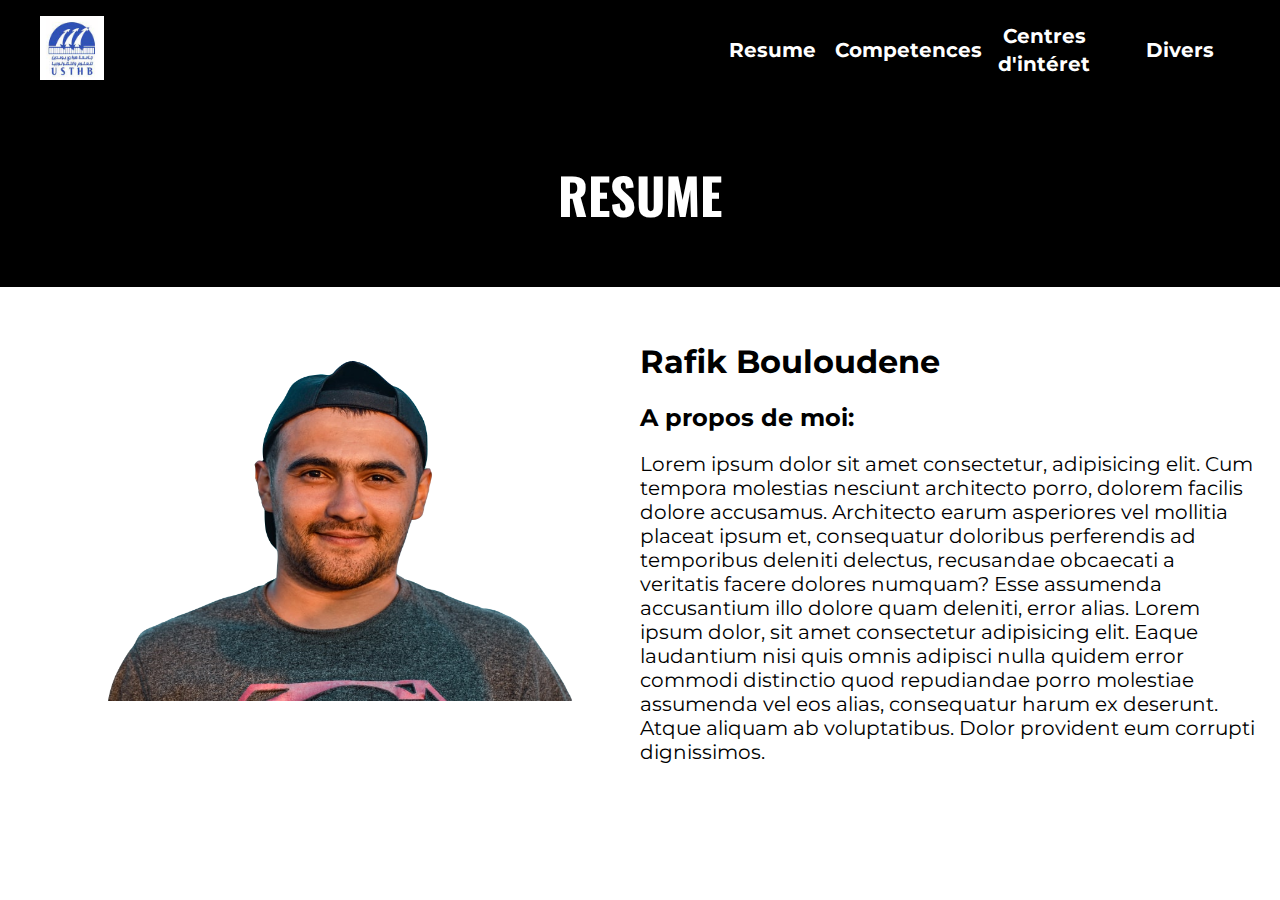
==== index.html @ 1046cd33 "a" ====
<!DOCTYPE html>
<html lang="en">

<head>
    <meta charset="UTF-8">
    <meta http-equiv="X-UA-Compatible" content="IE=edge">
    <meta name="viewport" content="width=device-width, initial-scale=1.0">
    <link rel="stylesheet" href="style.css">
    <script src="javas.js" defer></script>
    <script src="https://ajax.googleapis.com/ajax/libs/jquery/3.6.0/jquery.min.js"></script>
    <title>Document</title>
</head>

<body>

    <nav>
        <div class="image-container">
            <a href="https://www.usthb.dz/fr">
                <img src="images/usthb.png" title="USTHB">
            </a>
        </div>
        <ul class="links">
            <li id="resume" class="underline"><a href="./">Resume</a></li>
            <li id="comp"><a href="competence.html">Competences</a></li>
            <li id="interet"><a href="intrest.html">
                Centres
                    d'intéret
            </a>
            </li>
            <li id="divers"><a href="divers.html">Divers</a></li>
        </ul>
        <div class="burger">
            <div class="line-1"></div>
            <div class="line-2"></div>
            <div class="line-3"></div>
        </div>
    </nav>
    <div class="mobile-nav">
         <a href="index.html">Resume</a>
         <a href="competence.html">Competences</a>
         <a href="intrest.html">Centres d'interet</a>
         <a href="divers.html">Divers</a>
    </div>
    <div class="band"><h1>RESUME</h1></div>

    <div class="content-container">
        <div class="resume-content">
            <div class="pfp-container"><img src="images/cvImage2.png"></div>
            <div class="about">
                <h1>Rafik Bouloudene</h1>
                <h2>A propos de moi:</h2>
                <p class="aboutme">
                    Lorem ipsum dolor sit amet consectetur, adipisicing elit. Cum tempora molestias nesciunt architecto
                    porro,
                    dolorem facilis dolore accusamus. Architecto earum asperiores vel mollitia placeat ipsum et,
                    consequatur doloribus perferendis ad temporibus deleniti delectus, recusandae obcaecati a veritatis
                    facere dolores numquam? Esse assumenda accusantium illo dolore quam deleniti, error alias.
                    Lorem ipsum dolor, sit amet consectetur adipisicing elit. Eaque laudantium nisi quis omnis adipisci nulla quidem error commodi distinctio quod repudiandae porro molestiae assumenda vel eos alias, consequatur harum ex deserunt. Atque aliquam ab voluptatibus. Dolor provident eum corrupti dignissimos.
                </p>
            </div>
        </div>
    </div>


</body>

</html>
---- style.css ----
@import url('https://fonts.googleapis.com/css2?family=Oswald:wght@600&display=swap');
@import url('https://fonts.googleapis.com/css2?family=Montserrat&display=swap');

body,html{
    margin: 0;
      font-family: 'Montserrat', sans-serif;
}

body {
    display: flex;
    flex-direction: column;
}

nav{
    display: flex;
    background-color: rgb(0, 0, 0);
    padding: 8px 32px;
}

li  > a, li > a:visited{
    text-decoration: none;
    color: white;
}

.content-container {
    padding: 16px;
}

.links{
    flex: 1;
    display: flex;
    justify-content: flex-end;
    flex-wrap: wrap;
    gap: 16px;
}

ul{
    padding: 8px;
    margin: 0;
}

.links > li {
    font-size: 20px;
    display: flex;
    text-align: center;
    align-items: center;
    justify-content: center;
    list-style: none;
    width: 120px;
    font-weight: bold;
    line-height: 28px;
}

.image-container {
    width: 64px;
}

nav img {
    max-width: 100%;
    height: auto;
    margin: 8px;
}

nav img:hover{
    cursor: pointer;
}

.burger {
    display: none;
 }

.burger div {
    width: 25px;
    height: 3px;
    margin: 3px;
    background-color: white;
    transition: 0.5s ease;
}

.mobile-nav{
    display: none;
    padding: 16px 0px;
}

.mobile-nav a,a:visited{
    text-decoration: none;
    display: block;
    padding: 16px;
    color: black;
    font-weight: 300;
}

.mobile-nav a:hover {
    background-color: #eee;
    cursor: pointer;
}

.band{
    font-family: 'Oswald';
    background-color: black;
    color: white;
    margin-bottom: 10px;
    display: flex;
    align-items: center;
    justify-content: center;
    padding: 30px;
    line-height: 1.2;
}

.band h1 {
    font-size: 50px;
    font-weight: 700;
}

.resume-content {
    display: flex;
    padding: 8px;
}

.pfp-container{
    display: flex;
    align-items: flex-start;
    flex: 1;
}

.pfp-container > img {
    width: 100%;
    max-height: 380px;
}

.about {
    flex: 1;
}

.aboutme {
    font-size: 20px;
}

.toggle .line-1 {
    transform: rotate(-45deg)  translate(-8px,5px);
}

.toggle .line-2 {
    opacity: 0;;
}

.toggle .line-3 {
    transform: rotate(45deg) translate(-8px,-5px);
}

@media screen and (max-width:850px) {
    .resume-content{
         flex-direction: column;
    }
    .links {
        justify-content: center;
    }
}

@media screen and (max-width:700px) {
    .links {
        display: none;
    }
    .burger {
        display: flex;
        flex-direction: column;
        justify-content: center;
        flex: 1;
        align-items: flex-end;
    }
    .content-container {
        padding: 16px;
    }
   
}
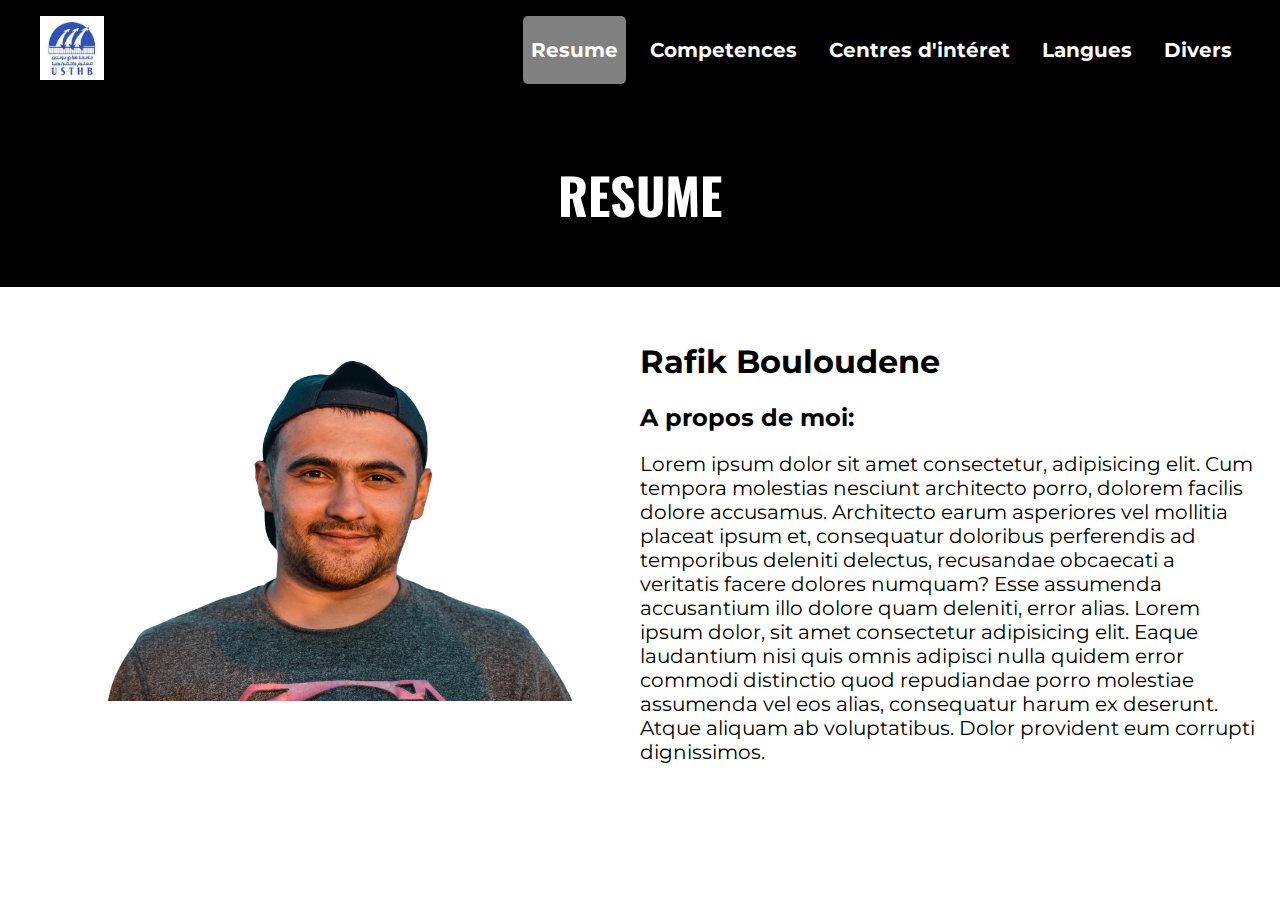
==== commit 5fa512a5: "a" ====
--- a/index.html
+++ b/index.html
@@ -20,13 +20,14 @@
             </a>
         </div>
         <ul class="links">
-            <li id="resume" class="underline"><a href="./">Resume</a></li>
+            <li id="resume" class="underline" style="background-color: gray; border-radius: 5px;"><a href="index.html">Resume</a></li>
             <li id="comp"><a href="competence.html">Competences</a></li>
-            <li id="interet"><a href="intrest.html">
+            <li id="interet"><a href="intrest.html" id="int">
                 Centres
                     d'intéret
             </a>
             </li>
+            <li><a href="langue.html">Langues</a></li>
             <li id="divers"><a href="divers.html">Divers</a></li>
         </ul>
         <div class="burger">
@@ -36,11 +37,12 @@
         </div>
     </nav>
     <div class="mobile-nav">
-         <a href="index.html">Resume</a>
-         <a href="competence.html">Competences</a>
-         <a href="intrest.html">Centres d'interet</a>
-         <a href="divers.html">Divers</a>
-    </div>
+        <a href="index.html">Resume</a>
+        <a href="competence.html">Competences</a>
+        <a href="intrest.html">Centres d'interet</a>
+        <a href="langue.html">Langues</a>
+        <a href="divers.html">Divers</a>
+   </div>
     <div class="band"><h1>RESUME</h1></div>
 
     <div class="content-container">
--- a/style.css
+++ b/style.css
@@ -15,6 +15,7 @@
     display: flex;
     background-color: rgb(0, 0, 0);
     padding: 8px 32px;
+    gap: 32px;
 }
 
 li  > a, li > a:visited{
@@ -22,6 +23,28 @@
     color: white;
 }
 
+
+li > a {
+    position:relative;
+}
+
+li > a::after {
+    content: '';
+    position: absolute;
+    bottom: 0;
+    left: 0;
+    width: 100%;
+    height: 1px;
+    background-color: white;
+    transform: scaleX(0);
+    transition:0.3s ease;
+}
+
+li > a:hover::after{
+    transform: scaleX(1);
+}
+
+
 .content-container {
     padding: 16px;
 }
@@ -42,11 +65,9 @@
 .links > li {
     font-size: 20px;
     display: flex;
-    text-align: center;
     align-items: center;
-    justify-content: center;
     list-style: none;
-    width: 120px;
+    padding: 8px;
     font-weight: bold;
     line-height: 28px;
 }
@@ -104,6 +125,7 @@
     align-items: center;
     justify-content: center;
     padding: 30px;
+    text-align: center;
     line-height: 1.2;
 }
 
@@ -148,7 +170,127 @@
     transform: rotate(45deg) translate(-8px,-5px);
 }
 
-@media screen and (max-width:850px) {
+.grid-container {
+    display: grid;
+    width: 70%;
+    margin: 0 auto;
+    padding: 16px;
+    grid-template-columns: repeat(auto-fit,minmax(170px,280px));
+    column-gap: 32px;
+    row-gap: 45px;
+    justify-content: center;
+}
+
+.card {
+    position: relative;
+    font-family: Arial, Helvetica, sans-serif;
+    display: flex;
+    flex-direction: column;
+    border-radius: 16px;
+    padding: 16px;
+    box-shadow: 0px 5px 10px rgb(0, 0, 0,0.2);
+    color: white;
+    background-color: rgb(0, 0, 0);
+    text-align: center;
+}
+
+/* .card::after{
+    box-sizing: border-box;
+    content: 'JavaScript';
+    position: absolute;
+    bottom: 0;
+    z-index: -1;
+    left: 0;
+    text-align: center;
+    padding: 8px 8px 4px 8px ;
+    border-radius: 0px 0px 8px 8px;
+    width: 100%;
+    background-color: rgb(251, 255, 0);
+    transition: 0.5s ease;
+}
+
+.card:hover::after {
+    transform: translateY(24.5px);
+} */
+
+.card-image-container {
+    display: flex;
+    align-items: center;
+    justify-content: center;
+    padding: 16px;
+    margin-bottom: 8px;
+
+}
+
+.baro-metre {
+    margin-bottom: 5px;
+    background-color: white;
+    border-radius: 8px;
+    height: 16px;
+}
+
+.baro-metre > div {
+    box-sizing: border-box;
+    border-radius:8px;
+    height: 100%;
+}
+
+.baro-metre > div > div {
+    height: 100%;
+    border-radius: 8px;
+    animation: progressBar 3s;
+    background-color: red;
+}
+
+.v90 {
+    width: 90%;
+}
+
+.v70 {
+    width: 70%;
+}
+.v80{
+    width: 80%;
+}
+
+.v60 {
+    width: 60%;
+}
+
+.v85 {
+    width: 85%;
+}
+
+
+.v30 {
+    width: 30%;
+}
+
+.card-image-container > img {
+    width: 100px;
+    height: 120px;
+}
+
+.card-desc {
+    padding: 10px 0px;
+    flex: 1;
+    display: flex;
+    align-items: center;
+    justify-content: center;
+    border-top: 1px solid black;
+}
+
+.langue {
+    text-align: center;
+}
+
+.langue  > ul > li {
+       list-style: none;
+       line-height: 40px;
+       font-size: 30px;
+}
+
+@media screen and (max-width:875px) {
     .resume-content{
          flex-direction: column;
     }
@@ -160,6 +302,10 @@
 @media screen and (max-width:700px) {
     .links {
         display: none;
+    }
+
+    .band h1 {
+        font-size: 40px;
     }
     .burger {
         display: flex;
@@ -173,3 +319,8 @@
     }
    
 }
+
+@keyframes progressBar {
+    0% { width: 0;}
+    100% { width: 100%; }
+  }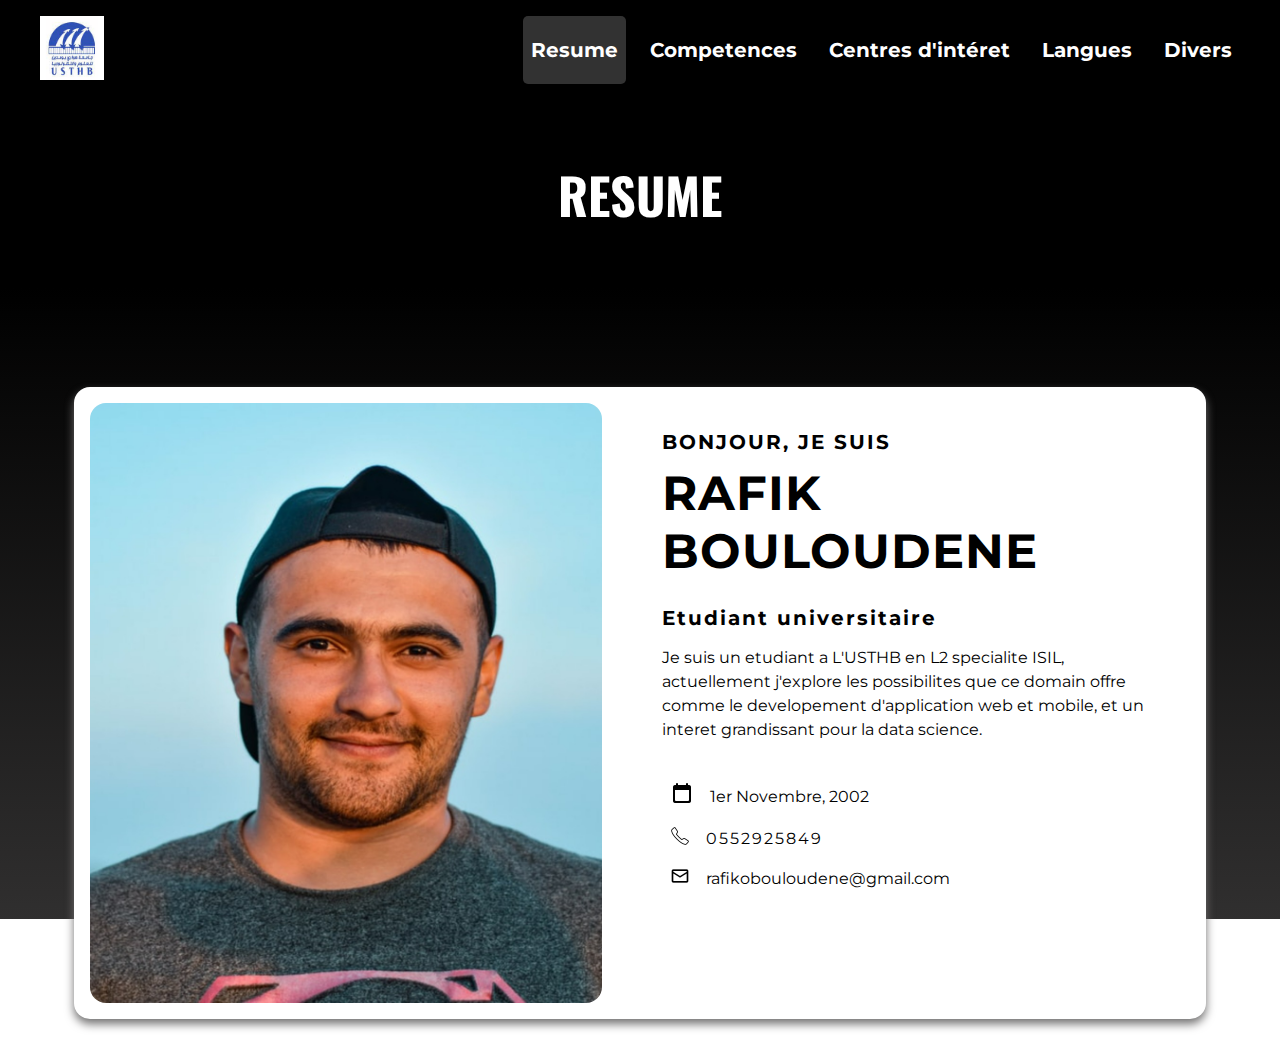
==== commit 8d8825a9: "m" ====
--- a/index.html
+++ b/index.html
@@ -20,7 +20,7 @@
             </a>
         </div>
         <ul class="links">
-            <li id="resume" class="underline" style="background-color: gray; border-radius: 5px;"><a href="index.html">Resume</a></li>
+            <li id="resume" class="underline" style="background-color: rgb(50, 50, 50); border-radius: 5px;"><a href="index.html">Resume</a></li>
             <li id="comp"><a href="competence.html">Competences</a></li>
             <li id="interet"><a href="intrest.html" id="int">
                 Centres
@@ -44,21 +44,24 @@
         <a href="divers.html">Divers</a>
    </div>
     <div class="band"><h1>RESUME</h1></div>
-
-    <div class="content-container">
+   
+    <div class="content-container" style="padding: 0px;">
         <div class="resume-content">
-            <div class="pfp-container"><img src="images/cvImage2.png"></div>
-            <div class="about">
-                <h1>Rafik Bouloudene</h1>
-                <h2>A propos de moi:</h2>
-                <p class="aboutme">
-                    Lorem ipsum dolor sit amet consectetur, adipisicing elit. Cum tempora molestias nesciunt architecto
-                    porro,
-                    dolorem facilis dolore accusamus. Architecto earum asperiores vel mollitia placeat ipsum et,
-                    consequatur doloribus perferendis ad temporibus deleniti delectus, recusandae obcaecati a veritatis
-                    facere dolores numquam? Esse assumenda accusantium illo dolore quam deleniti, error alias.
-                    Lorem ipsum dolor, sit amet consectetur adipisicing elit. Eaque laudantium nisi quis omnis adipisci nulla quidem error commodi distinctio quod repudiandae porro molestiae assumenda vel eos alias, consequatur harum ex deserunt. Atque aliquam ab voluptatibus. Dolor provident eum corrupti dignissimos.
-                </p>
+            <div class="banner">
+                <div class="pfp-container"><img src="images/cvImageportrait.jpeg"></div>
+                <div class="about">
+                    <h4>BONJOUR, JE SUIS</h4>
+                    <h3>RAFIK BOULOUDENE</h3>
+                    <h4>Etudiant universitaire</h4>
+                    <p>Je suis un etudiant a L'USTHB en L2 specialite ISIL, actuellement j'explore les possibilites que ce domain offre
+                        comme le developement d'application web et mobile, et un interet grandissant pour la data science.
+                    </p>
+                    <ul class="list basic-info">
+                    <li class="calendar">1er Novembre, 2002</li>
+                    <li class="phone">0552925849</li>
+                    <li class="mail">rafikobouloudene@gmail.com</li>
+                    </ul>
+                </div>
             </div>
         </div>
     </div>
--- a/style.css
+++ b/style.css
@@ -16,6 +16,10 @@
     background-color: rgb(0, 0, 0);
     padding: 8px 32px;
     gap: 32px;
+}
+
+li {
+    list-style:none;
 }
 
 li  > a, li > a:visited{
@@ -120,7 +124,6 @@
     font-family: 'Oswald';
     background-color: black;
     color: white;
-    margin-bottom: 10px;
     display: flex;
     align-items: center;
     justify-content: center;
@@ -135,29 +138,86 @@
 }
 
 .resume-content {
-    display: flex;
-    padding: 8px;
+    background-image: linear-gradient(to bottom,black,rgb(48, 47, 47));
+}
+
+.banner {
+    position: relative;
+    display: flex;
+    background-color: white;
+    padding: 16px;
+    width: 1100px;
+    border-radius: 16px;
+    box-shadow: 0px 5px 10px rgb(114, 113, 113);;
+    bottom: -100px;
+    margin: 0 auto;
+    margin-bottom: 130px;
 }
 
 .pfp-container{
     display: flex;
-    align-items: flex-start;
     flex: 1;
+    padding-right: 60px;
 }
 
 .pfp-container > img {
     width: 100%;
-    max-height: 380px;
+    max-height: 600px;
+    border-radius: 16px;
 }
 
 .about {
     flex: 1;
-}
-
-.aboutme {
+    padding-right: 16px;
+}
+
+
+.about h4 {
+    margin-bottom: 8px;
     font-size: 20px;
-}
-
+    letter-spacing: 2px;
+}
+
+.about h3{
+    font-size: 48px;
+    font-weight: bold;
+    letter-spacing: 1px;
+    margin-top: 10px;
+    margin-bottom: 8px;
+}
+
+.basic-info a {
+    color: black;
+    font-size: 16px;
+}
+
+.phone {
+    letter-spacing: 2px;
+}
+
+.basic-info li {
+    margin: 16px 0;
+    display: flex;
+    align-items: center;
+}
+.phone::before {
+    content: url(images/icons8-phone-20.png);
+    padding-right: 16px;
+}
+
+.calendar::before {
+    content: url(images/icons8-calendar-24.png);
+    padding-right: 16px;
+}
+
+.mail::before {
+    content: url(images/icons8-mail-20.png);
+    padding-right: 16px;
+}
+.about p {
+    line-height: 1.5;
+    max-width: 520px;
+}
 .toggle .line-1 {
     transform: rotate(-45deg)  translate(-8px,5px);
 }
@@ -222,6 +282,7 @@
 
 }
 
+
 .baro-metre {
     margin-bottom: 5px;
     background-color: white;
@@ -238,8 +299,8 @@
 .baro-metre > div > div {
     height: 100%;
     border-radius: 8px;
-    animation: progressBar 3s;
-    background-color: red;
+    animation: progressBar 3s ease-out;
+    background-image: linear-gradient(to right,rgb(89, 130, 201),rgb(85, 0, 255));
 }
 
 .v90 {
@@ -288,6 +349,17 @@
        list-style: none;
        line-height: 40px;
        font-size: 30px;
+}
+
+@media screen and (max-width:1150px) {
+    .pfp-container {
+        padding: 0px;
+    }
+      .banner {
+          flex-direction: column;
+          width: 70%;
+          align-items: center;
+      }
 }
 
 @media screen and (max-width:875px) {
@@ -320,6 +392,25 @@
    
 }
 
+@media screen and (max-width:635px) {
+    .banner{
+        box-sizing: border-box;
+        bottom: 0;
+        width: 100%;
+        border-radius: 0px;
+        align-items: stretch;
+        box-shadow: none;
+        padding: 16px;
+        margin-bottom: 0px;
+    }
+    .about h3{
+        font-size: 33px;
+    }
+    .mail {
+        font-size: 12px;
+    }
+}
+
 @keyframes progressBar {
     0% { width: 0;}
     100% { width: 100%; }
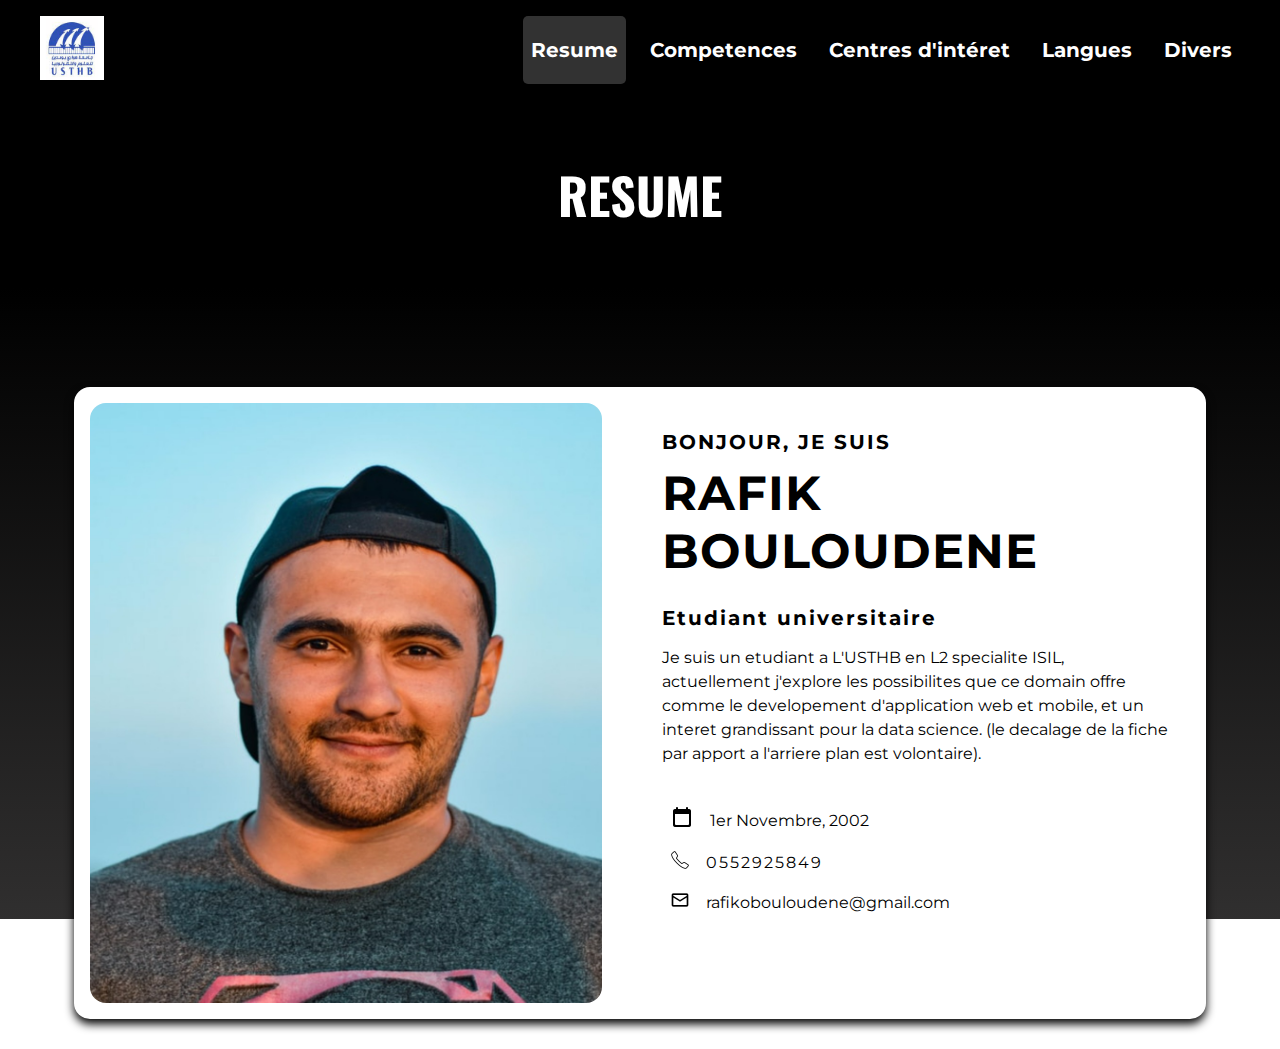
==== commit b662c28b: "maybe" ====
--- a/index.html
+++ b/index.html
@@ -36,13 +36,15 @@
             <div class="line-3"></div>
         </div>
     </nav>
-    <div class="mobile-nav">
-        <a href="index.html">Resume</a>
-        <a href="competence.html">Competences</a>
-        <a href="intrest.html">Centres d'interet</a>
-        <a href="langue.html">Langues</a>
-        <a href="divers.html">Divers</a>
-   </div>
+    <div class="for-animation">
+        <div class="mobile-nav">
+            <a href="index.html">Resume</a>
+            <a href="competence.html">Competences</a>
+            <a href="intrest.html">Centres d'interet</a>
+            <a href="langue.html">Langues</a>
+            <a href="divers.html">Divers</a>
+           </div>
+    </div>
     <div class="band"><h1>RESUME</h1></div>
    
     <div class="content-container" style="padding: 0px;">
@@ -55,6 +57,7 @@
                     <h4>Etudiant universitaire</h4>
                     <p>Je suis un etudiant a L'USTHB en L2 specialite ISIL, actuellement j'explore les possibilites que ce domain offre
                         comme le developement d'application web et mobile, et un interet grandissant pour la data science.
+                        (le decalage de la fiche par apport a l'arriere plan est volontaire).
                     </p>
                     <ul class="list basic-info">
                     <li class="calendar">1er Novembre, 2002</li>
--- a/style.css
+++ b/style.css
@@ -80,6 +80,7 @@
     width: 64px;
 }
 
+
 nav img {
     max-width: 100%;
     height: auto;
@@ -102,15 +103,36 @@
     transition: 0.5s ease;
 }
 
+.toggle .line-1 {
+    transform: rotate(-45deg)  translate(-8px,5px);
+}
+
+.toggle .line-2 {
+    opacity: 0;;
+}
+
+.toggle .line-3 {
+    transform: rotate(45deg) translate(-8px,-5px);
+}
+
 .mobile-nav{
-    display: none;
     padding: 16px 0px;
+}
+
+.for-animation {
+    max-height: 0;
+    overflow-y: hidden;
+    transition: max-height 0.5s cubic-bezier(0.34, 0.17, 0.49, 0.85);
+}
+
+.slide {
+    max-height: 288px;
 }
 
 .mobile-nav a,a:visited{
     text-decoration: none;
+    padding: 16px;
     display: block;
-    padding: 16px;
     color: black;
     font-weight: 300;
 }
@@ -148,7 +170,7 @@
     padding: 16px;
     width: 1100px;
     border-radius: 16px;
-    box-shadow: 0px 5px 10px rgb(114, 113, 113);;
+    box-shadow: 0px 5px 10px rgb(0, 0, 0);
     bottom: -100px;
     margin: 0 auto;
     margin-bottom: 130px;
@@ -218,17 +240,6 @@
     line-height: 1.5;
     max-width: 520px;
 }
-.toggle .line-1 {
-    transform: rotate(-45deg)  translate(-8px,5px);
-}
-
-.toggle .line-2 {
-    opacity: 0;;
-}
-
-.toggle .line-3 {
-    transform: rotate(45deg) translate(-8px,-5px);
-}
 
 .grid-container {
     display: grid;
@@ -250,28 +261,9 @@
     padding: 16px;
     box-shadow: 0px 5px 10px rgb(0, 0, 0,0.2);
     color: white;
-    background-color: rgb(0, 0, 0);
+    background-image: linear-gradient(black,rgb(38, 31, 31));
     text-align: center;
 }
-
-/* .card::after{
-    box-sizing: border-box;
-    content: 'JavaScript';
-    position: absolute;
-    bottom: 0;
-    z-index: -1;
-    left: 0;
-    text-align: center;
-    padding: 8px 8px 4px 8px ;
-    border-radius: 0px 0px 8px 8px;
-    width: 100%;
-    background-color: rgb(251, 255, 0);
-    transition: 0.5s ease;
-}
-
-.card:hover::after {
-    transform: translateY(24.5px);
-} */
 
 .card-image-container {
     display: flex;
@@ -284,7 +276,7 @@
 
 
 .baro-metre {
-    margin-bottom: 5px;
+    margin-bottom: 25px;
     background-color: white;
     border-radius: 8px;
     height: 16px;
@@ -329,7 +321,7 @@
 
 .card-image-container > img {
     width: 100px;
-    height: 120px;
+    height: 100px;
 }
 
 .card-desc {
@@ -338,7 +330,6 @@
     display: flex;
     align-items: center;
     justify-content: center;
-    border-top: 1px solid black;
 }
 
 .langue {
@@ -351,7 +342,76 @@
        font-size: 30px;
 }
 
-@media screen and (max-width:1150px) {
+.divers-content h2 {
+    margin: 0;
+    padding: 16px 0px;
+}
+
+.photos {
+    background-color: #eee;
+    padding: 8px 32px;
+    margin-top: 16px;
+    margin-bottom: 32px;
+}
+
+.gallery {
+    display: flex;
+    flex-wrap: wrap;
+}
+
+.gallery li {
+    height: 40vh;
+    flex-grow: 1;
+}
+
+li img {
+    width: 100%;
+    height: 100%;
+    vertical-align: bottom;
+}
+
+.gallery li:last-child {
+    flex-grow: 8;
+}
+
+
+.citation-container {
+    background-color: #eee;
+    padding: 32px;
+}
+
+.text {
+     display: flex;
+     flex-direction: column;
+     width: 60%;
+     margin: 0 auto;
+}
+
+.citation{
+    line-height: 40px;
+    margin: 0;
+    font-size: 30px;
+    font-family: Georgia, 'Times New Roman', Times, serif;
+    font-style: italic;
+    align-self: center;
+}
+
+.citation::before {
+   content: open-quote;
+}
+
+.citation::after {
+    content: close-quote;
+ }
+
+ .author{
+    width: max-content;
+    font-size: 20px;
+    font-family: Georgia, 'Times New Roman', Times, serif;
+    align-self: flex-end;
+ }
+
+@media screen and (max-width:1200px) {
     .pfp-container {
         padding: 0px;
     }
@@ -368,6 +428,9 @@
     }
     .links {
         justify-content: center;
+    }
+    .text {
+        width: 90%;
     }
 }
 
@@ -388,6 +451,9 @@
     }
     .content-container {
         padding: 16px;
+    }
+    .image-container {
+        width: 40px;
     }
    
 }
@@ -409,9 +475,21 @@
     .mail {
         font-size: 12px;
     }
+
+    .photos {
+        padding: 8px;
+    }
+    
+    .gallery {
+        flex-direction: column;
+    }
+
+    .gallery li {
+        height: fit-content;
+    }
 }
 
 @keyframes progressBar {
     0% { width: 0;}
     100% { width: 100%; }
-  }+}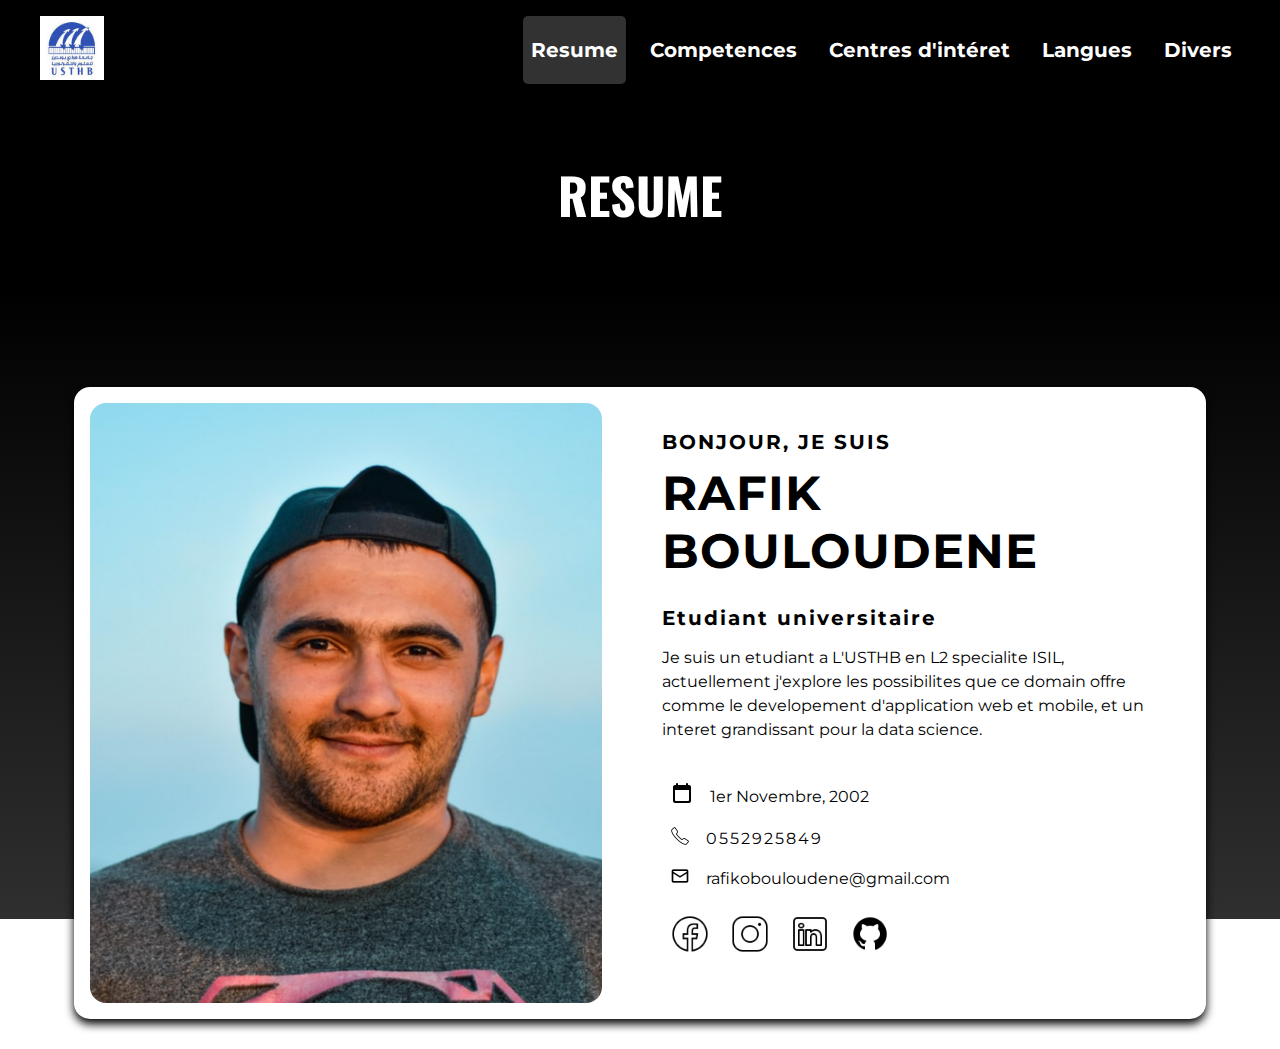
==== commit f3ed99d4: "" ====
--- a/index.html
+++ b/index.html
@@ -57,13 +57,18 @@
                     <h4>Etudiant universitaire</h4>
                     <p>Je suis un etudiant a L'USTHB en L2 specialite ISIL, actuellement j'explore les possibilites que ce domain offre
                         comme le developement d'application web et mobile, et un interet grandissant pour la data science.
-                        (le decalage de la fiche par apport a l'arriere plan est volontaire).
                     </p>
                     <ul class="list basic-info">
                     <li class="calendar">1er Novembre, 2002</li>
                     <li class="phone">0552925849</li>
                     <li class="mail">rafikobouloudene@gmail.com</li>
                     </ul>
+                    <div class="socials">
+                        <a href="#"><img src="images/icons8-facebook-50.png"></a>
+                        <a href="#"><img src="images/icons8-instagram-50.png"></a>
+                        <a href="#"><img src="images/icons8-linkedin-50.png"></a>
+                        <a href="#"><img src="images/icons8-github-48.png"</a>
+                    </div>
                 </div>
             </div>
         </div>
--- a/style.css
+++ b/style.css
@@ -348,7 +348,6 @@
 }
 
 .photos {
-    background-color: #eee;
     padding: 8px 32px;
     margin-top: 16px;
     margin-bottom: 32px;
@@ -357,6 +356,7 @@
 .gallery {
     display: flex;
     flex-wrap: wrap;
+    gap:8px;
 }
 
 .gallery li {
@@ -367,7 +367,6 @@
 li img {
     width: 100%;
     height: 100%;
-    vertical-align: bottom;
 }
 
 .gallery li:last-child {
@@ -410,6 +409,48 @@
     font-family: Georgia, 'Times New Roman', Times, serif;
     align-self: flex-end;
  }
+
+
+ .intrest-container > div {
+    padding: 16px 36px;
+    margin:16px 0px;
+ }
+
+
+.echecs {
+    background-color: rgb(129, 226, 199);
+}
+
+.echecs img {
+    width: 25px;
+    height: 25px;
+}
+
+.echecs img:hover {
+   animation: rotate 1s infinite;
+}
+
+.sport {
+    background-color: rgb(252, 196, 148);
+}
+
+.gaming {
+    background-color: rgb(105, 107, 121);
+}
+
+.socials a {
+    margin: 3px 8px;
+}
+
+.socials img {
+   width: 40px;
+}
+
+.socials img:hover {
+    animation: rotate 1s infinite;
+}
+
+
 
 @media screen and (max-width:1200px) {
     .pfp-container {
@@ -479,9 +520,14 @@
     .photos {
         padding: 8px;
     }
+
+    .citation {
+        font-size: 24px;
+    }
     
     .gallery {
         flex-direction: column;
+        gap: 8px;
     }
 
     .gallery li {
@@ -492,4 +538,26 @@
 @keyframes progressBar {
     0% { width: 0;}
     100% { width: 100%; }
+}
+
+@keyframes rotate {
+
+    0% {transform: rotate(0deg);}
+    25% {transform: rotate(-50deg);}
+    50% {transform: rotate(50deg);}
+    100%{transform: rotate(0deg);}
+}
+
+@keyframes shake {
+    0% { transform: translate(1px, 1px)}
+    10% { transform: translate(-1px, -2px) }
+    20% { transform: translate(-1px, 0px)}
+    30% { transform: translate(1px, 2px)}
+    40% { transform: translate(1px, -1px)}
+    50% { transform: translate(-1px, 2px) }
+    60% { transform: translate(-1px, 1px)}
+    70% { transform: translate(1px, 1px) }
+    80% { transform: translate(-1px, -1px)}
+    90% { transform: translate(1px, 2px)}
+    100% { transform: translate(1px, -2px) }
 }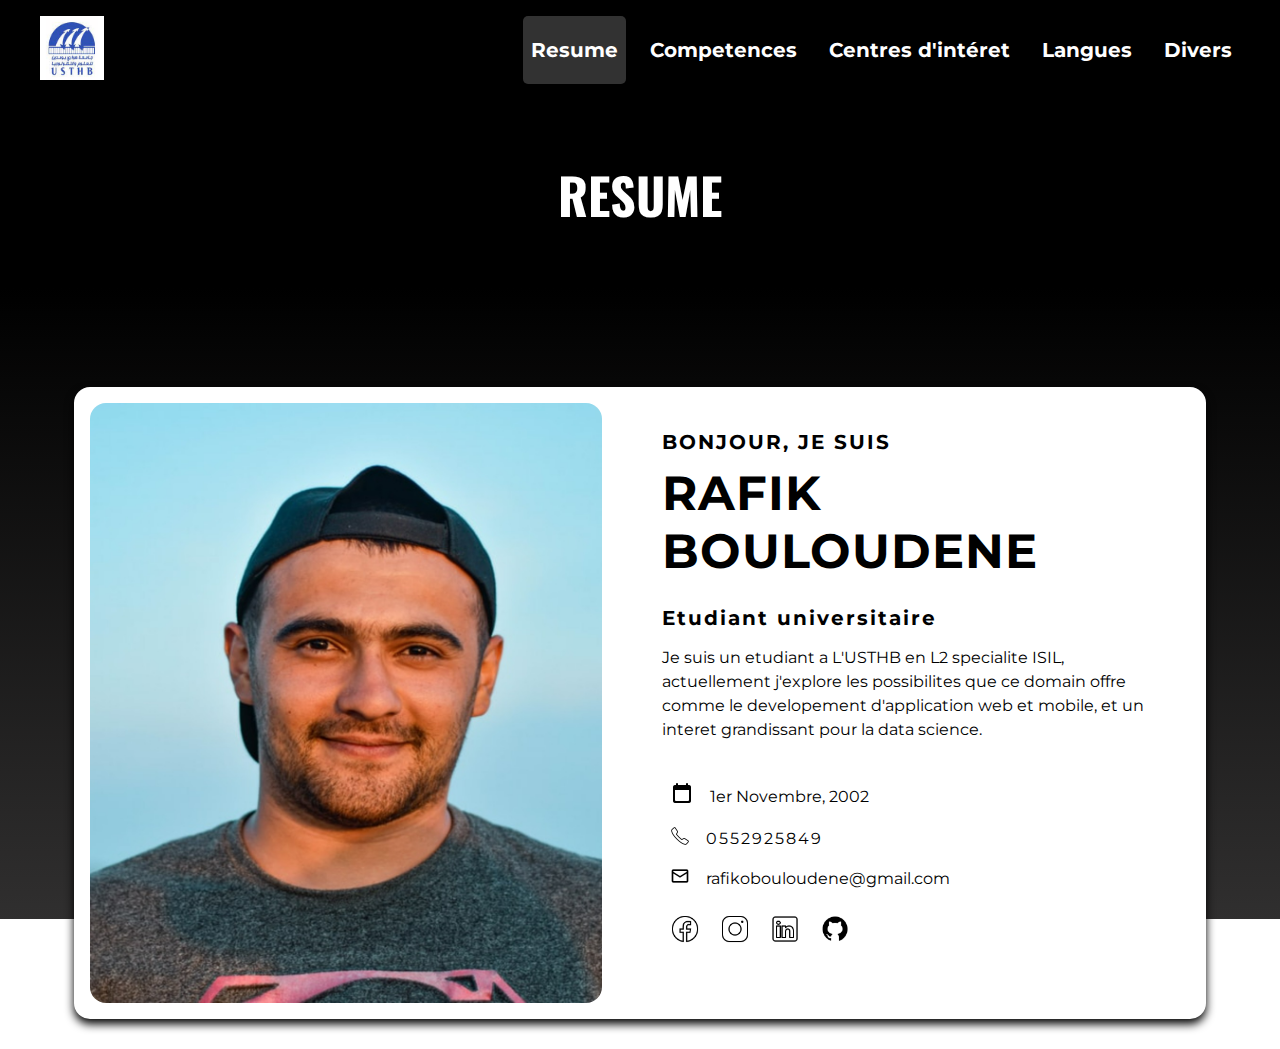
==== commit e563f69d: "" ====
--- a/index.html
+++ b/index.html
@@ -8,7 +8,7 @@
     <link rel="stylesheet" href="style.css">
     <script src="javas.js" defer></script>
     <script src="https://ajax.googleapis.com/ajax/libs/jquery/3.6.0/jquery.min.js"></script>
-    <title>Document</title>
+    <title>Resume</title>
 </head>
 
 <body>
@@ -67,7 +67,7 @@
                         <a href="#"><img src="images/icons8-facebook-50.png"></a>
                         <a href="#"><img src="images/icons8-instagram-50.png"></a>
                         <a href="#"><img src="images/icons8-linkedin-50.png"></a>
-                        <a href="#"><img src="images/icons8-github-48.png"</a>
+                        <a href="#"><img src="images/icons8-github-48.png"></a>
                     </div>
                 </div>
             </div>
--- a/style.css
+++ b/style.css
@@ -4,11 +4,6 @@
 body,html{
     margin: 0;
       font-family: 'Montserrat', sans-serif;
-}
-
-body {
-    display: flex;
-    flex-direction: column;
 }
 
 nav{
@@ -250,19 +245,25 @@
     column-gap: 32px;
     row-gap: 45px;
     justify-content: center;
+    margin-bottom: 16px;
 }
 
 .card {
-    position: relative;
     font-family: Arial, Helvetica, sans-serif;
     display: flex;
     flex-direction: column;
     border-radius: 16px;
     padding: 16px;
-    box-shadow: 0px 5px 10px rgb(0, 0, 0,0.2);
+    box-shadow: 0px 5px 16px rgb(0, 0, 0,0.6);
     color: white;
     background-image: linear-gradient(black,rgb(38, 31, 31));
     text-align: center;
+    transition: 0.5s ease;
+}
+
+.card:hover {
+    transform: scale(1.1);
+    box-shadow: 0px 5px 32px rgb(0, 0, 0,0.8);
 }
 
 .card-image-container {
@@ -280,6 +281,10 @@
     background-color: white;
     border-radius: 8px;
     height: 16px;
+}
+
+.card:last-of-type .baro-metre {
+    margin-bottom: 5px;
 }
 
 .baro-metre > div {
@@ -413,7 +418,7 @@
 
  .intrest-container > div {
     padding: 16px 36px;
-    margin:16px 0px;
+    margin:10px 0px;
  }
 
 
@@ -435,7 +440,15 @@
 }
 
 .gaming {
-    background-color: rgb(105, 107, 121);
+    background-color: rgb(235, 221, 168);
+}
+
+.gaming a {
+    text-decoration: none;
+}
+.gaming img {
+    width: 30px;
+    margin: 0px 8px;
 }
 
 .socials a {
@@ -443,7 +456,7 @@
 }
 
 .socials img {
-   width: 40px;
+   width: 30px;
 }
 
 .socials img:hover {
